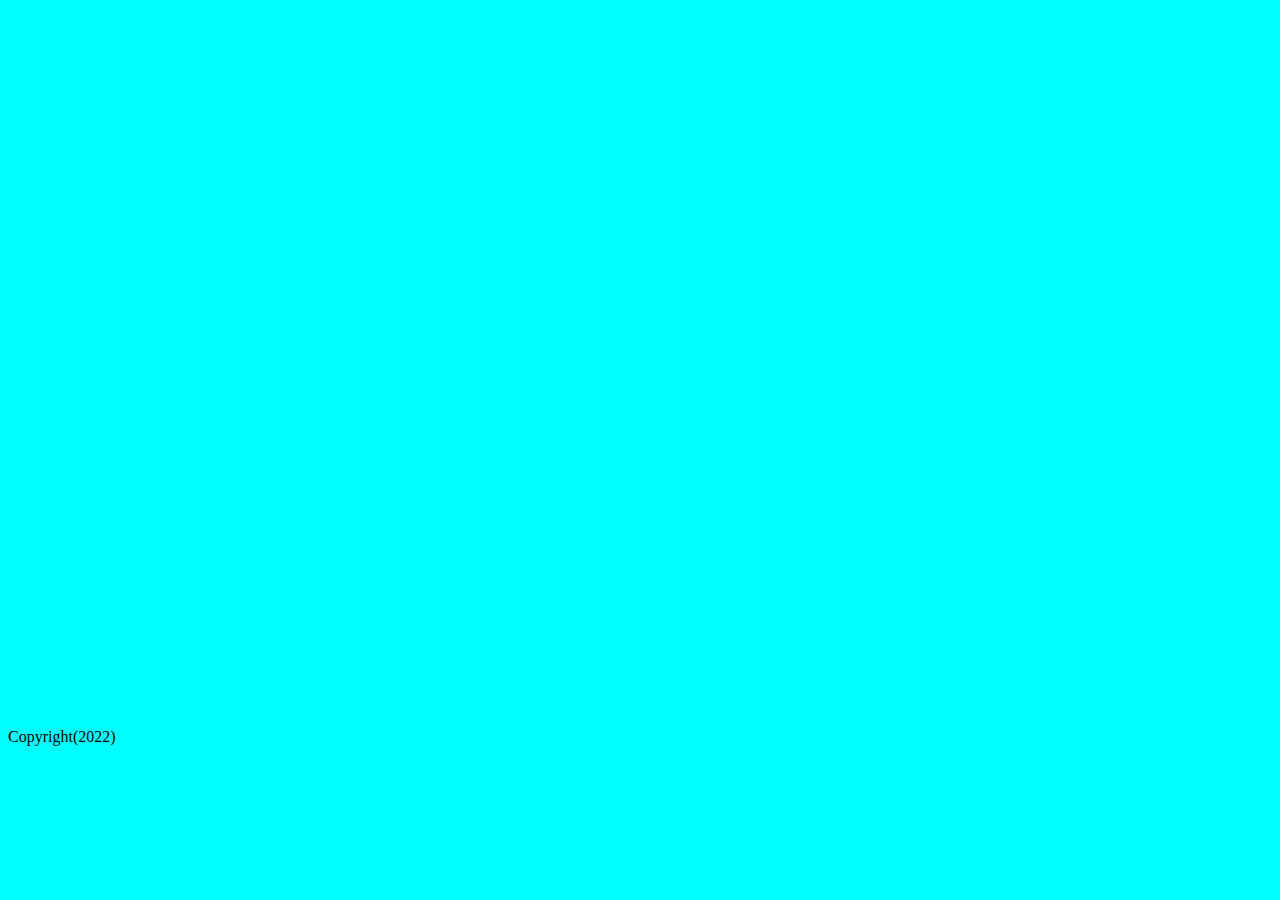
==== week1/index.html @ df8c85f3 "lab1 first draft" ====
<!DOCTYPE html>
<html>
    <head>
        <title>Hello World</title>
        <!-- hint: remember to change your page title! -->
        <meta charset="utf-8" />
        <link rel="shortcut icon" href="#">
        <link rel="stylesheet" href="styles/style.css">

        <!-- Leaflet's css-->
        <link rel="stylesheet" href="https://unpkg.com/leaflet@1.7.1/dist/leaflet.css" />

        <!-- Leaflet's JavaScript-->
        <script src="https://unpkg.com/leaflet@1.7.1/dist/leaflet.js"></script>
    </head>

    <body>
        <header>
            <!-- hint: you can make a menu with other links here if you'd like -->
        </header>

        <div class="main">
            <div id="the_map"></div>
        </div>
        <div id="footer">
            Copyright(2022)
        </div>
        <script src="js/init.js"></script>
    </body>
</html>
---- week1/styles/style.css ----
body{
    display: grid;
    /* grid-template-columns: 1fr;  */
    grid-auto-rows: auto 1fr;
    grid-template-areas: "header" "main_content" "footer";
    background-color: aqua; /* feel free to change this to a more pleasing color */
    /* height: 100vh; */
}

header{
    grid-area: header;
}

#footer{
    grid-area: footer;
}

.main{
    grid-area: main_content;
    grid-template-areas: "content" "main_map";
    display: grid;
}

#contents{
    grid-area: content;
}

#the_map{
    height:80vh;
    grid-area: main_map;
}
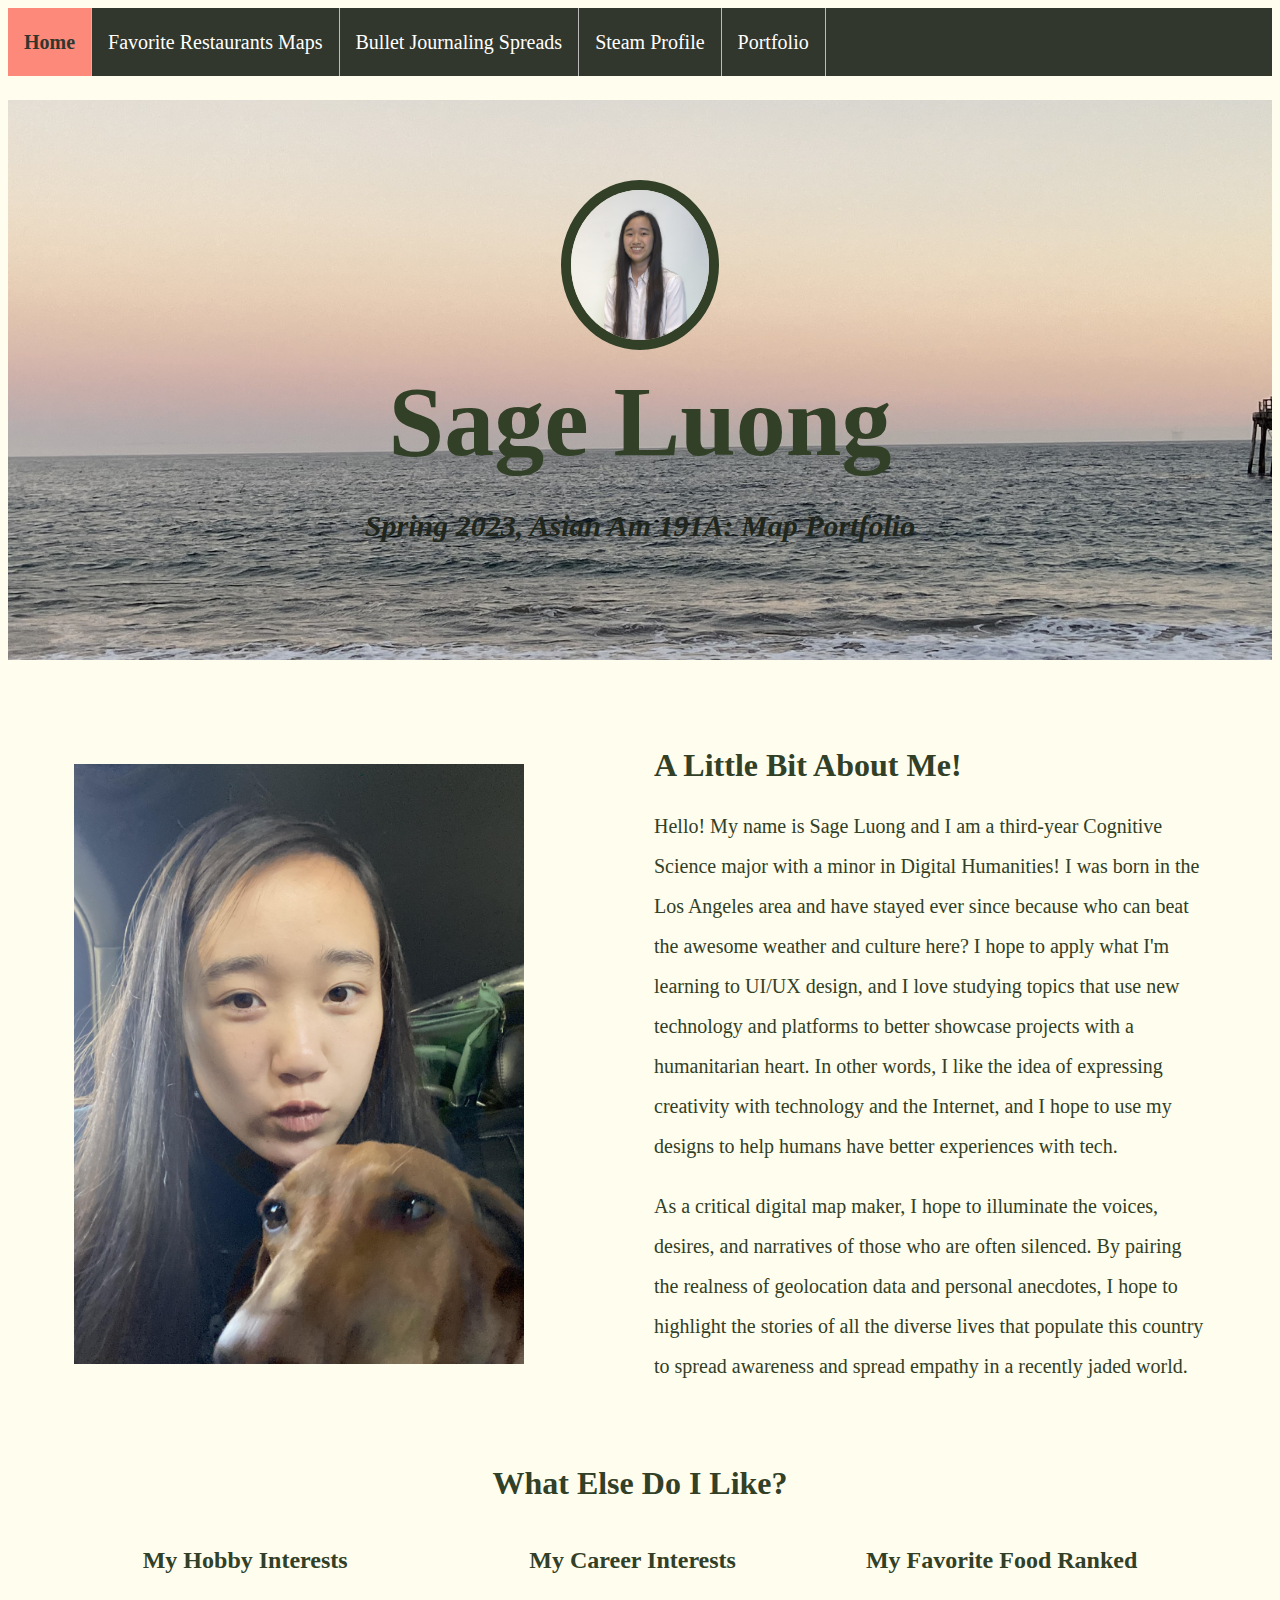
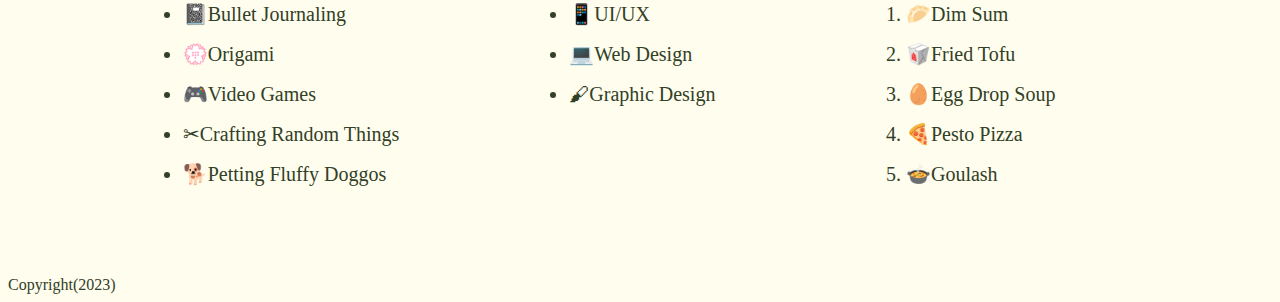
==== commit 52e5b25d: "lab1" ====
--- a/week1/index.html
+++ b/week1/index.html
@@ -1,30 +1,92 @@
 <!DOCTYPE html>
 <html>
     <head>
-        <title>Hello World</title>
-        <!-- hint: remember to change your page title! -->
+        <title>Sage Luong's Map Portfolio</title>
+        <link rel="icon" type="image/jpg" href="shiba.jpg">
         <meta charset="utf-8" />
         <link rel="shortcut icon" href="#">
         <link rel="stylesheet" href="styles/style.css">
-
-        <!-- Leaflet's css-->
-        <link rel="stylesheet" href="https://unpkg.com/leaflet@1.7.1/dist/leaflet.css" />
-
-        <!-- Leaflet's JavaScript-->
-        <script src="https://unpkg.com/leaflet@1.7.1/dist/leaflet.js"></script>
     </head>
 
     <body>
         <header>
-            <!-- hint: you can make a menu with other links here if you'd like -->
+            <ul id="navbar">
+                <li id="navbuttons"><a id="navlinksactive", href="index.html"><b>Home</b></a></li>
+                <li id="navbuttons"><a id="navlinksdefault", href="restaurants.html">Favorite Restaurants Maps</a></li>
+                <li id="navbuttons"><a id="navlinksdefault", href="journal.html">Bullet Journaling Spreads</a></li>
+                <li id="navbuttons"><a id="navlinksdefault", href="https://steamcommunity.com/profiles/76561199073031485/">Steam Profile</a></li>
+                <li id="navbuttons"><a id="navlinksdefault", href="https://www.behance.net/sageluong">Portfolio</a></li>
+              </ul>
         </header>
 
         <div class="main">
-            <div id="the_map"></div>
+            <div id="background" style="background-image: url('background.jpg'); background-size: cover; height:480px; padding-top:80px; text-align: center;">
+            <img src="profile.png" style="height:150px; border-radius: 50%; border: 10px solid rgb(49, 64, 38)">
+            <h1 style="font-size:100px; color:rgb(49, 64, 38); margin:10px;"> Sage Luong</h1>
+            <p style="font-size:30px; color: rgb(32, 38, 28)"><em><b>Spring 2023, Asian Am 191A: Map Portfolio</b></em></p>
+        </div>
+
+        <table>
+            <tr>
+              <td id="aboutme">
+                <img src="luna.jpg" style="height:600px">
+              </td>
+              <td id="aboutme">
+                <h1>A Little Bit About Me!</h1>
+                <p style="line-height: 2.0; font-size:20px;">
+                    Hello! My name is Sage Luong and I am a third-year Cognitive Science major with a minor in Digital Humanities! 
+                    I was born in the Los Angeles area and have stayed ever since because who can beat the awesome weather and culture here?
+                    I hope to apply what I'm learning to UI/UX design, and I love studying topics that use new technology and platforms to
+                    better showcase projects with a humanitarian heart. In other words, I like the idea of expressing creativity with
+                    technology and the Internet, and I hope to use my designs to help humans have better experiences with tech. 
+                </p>
+                <p style="line-height: 2.0; font-size:20px;">
+                    As a critical digital map maker, I hope to illuminate the voices, desires, and narratives of those who are often silenced.
+                    By pairing the realness of geolocation data and personal anecdotes, I hope to highlight the stories of all
+                    the diverse lives that populate this country to spread awareness and spread empathy in a recently jaded world.
+                </p>
+              </td>
+            </tr>
+        </table>
+
+        <h1 align="center">What Else Do I Like?</h1>
+
+        <table align="center">
+            <tr>
+              <td valign="top" id="otherinterests">
+                <h2>My Hobby Interests</h2>
+                    <ul>
+                        <li>&#128211;Bullet Journaling</li>
+                        <li>&#128174;Origami</li>
+                        <li>&#127918;Video Games</li>
+                        <li>&#9986;Crafting Random Things</li>
+                        <li> &#128021;Petting Fluffy Doggos</li>
+                    </ul>
+              </td>
+              <td valign="top" id="otherinterests">
+                <h2>My Career Interests</h2>
+                    <ul>
+                        <li>&#128241;UI/UX</li>
+                        <li>&#128187;Web Design</li>
+                        <li>&#128396;Graphic Design</li>
+                    </ul>
+              </td>
+              <td valign="top" id="otherinterests">
+                <h2>My Favorite Food Ranked</h2>
+                    <ol>
+                        <li>&#129375;Dim Sum</li>
+                        <li>&#129377;Fried Tofu</li>
+                        <li>&#129370;Egg Drop Soup</li>
+                        <li>&#127829;Pesto Pizza</li>
+                        <li>&#127858;Goulash</li>
+                    </ol>
+              </td>
+            </tr>
+        </table>
+
         </div>
         <div id="footer">
-            Copyright(2022)
+            Copyright(2023)
         </div>
-        <script src="js/init.js"></script>
     </body>
 </html>
--- a/week1/styles/style.css
+++ b/week1/styles/style.css
@@ -3,7 +3,9 @@
     /* grid-template-columns: 1fr;  */
     grid-auto-rows: auto 1fr;
     grid-template-areas: "header" "main_content" "footer";
-    background-color: aqua; /* feel free to change this to a more pleasing color */
+    background-color: rgb(255, 253, 238);
+    color: rgb(49, 64, 38);
+
     /* height: 100vh; */
 }
 
@@ -11,11 +13,75 @@
     grid-area: header;
 }
 
+#navbar {
+    list-style-type: none;
+    margin: 0;
+    padding: 0;
+    overflow: hidden;
+    background-color: rgb(50, 55, 45);
+  }
+  
+#navbuttons {
+    float: left;
+    border-right: 1px solid #bbb;
+  }
+  
+#navlinksactive {
+    display: block;
+    background-color: rgb(253, 137, 122);
+    color: rgb(50, 55, 45);
+    text-align: center;
+    padding: 14px 16px;
+    text-decoration: none;
+  }
+
+#navlinksdefault {
+    display: block;
+    color: white;
+    text-align: center;
+    padding: 14px 16px;
+    text-decoration: none;
+  }
+  
+  /* Change the link color to #111 (black) on hover */
+  li a:hover {
+    background-color: #111;
+  }
+
+#background {
+    max-height: 100%;
+    max-width: 100%;
+}
+
+#aboutme{
+    padding-top: 64px;
+    padding-bottom: 36px;
+    padding-left: 64px;
+    padding-right: 64px;
+}
+
+#otherinterests{
+    padding-bottom: 64px;
+    padding-left: 64px;
+    padding-right: 64px;
+}
+
+ul li{
+    line-height: 2.0;
+    font-size:20px;
+}
+
+ol li{
+    line-height: 2.0;
+    font-size:20px;
+}
+
 #footer{
     grid-area: footer;
 }
 
 .main{
+    padding-top: 24px;
     grid-area: main_content;
     grid-template-areas: "content" "main_map";
     display: grid;
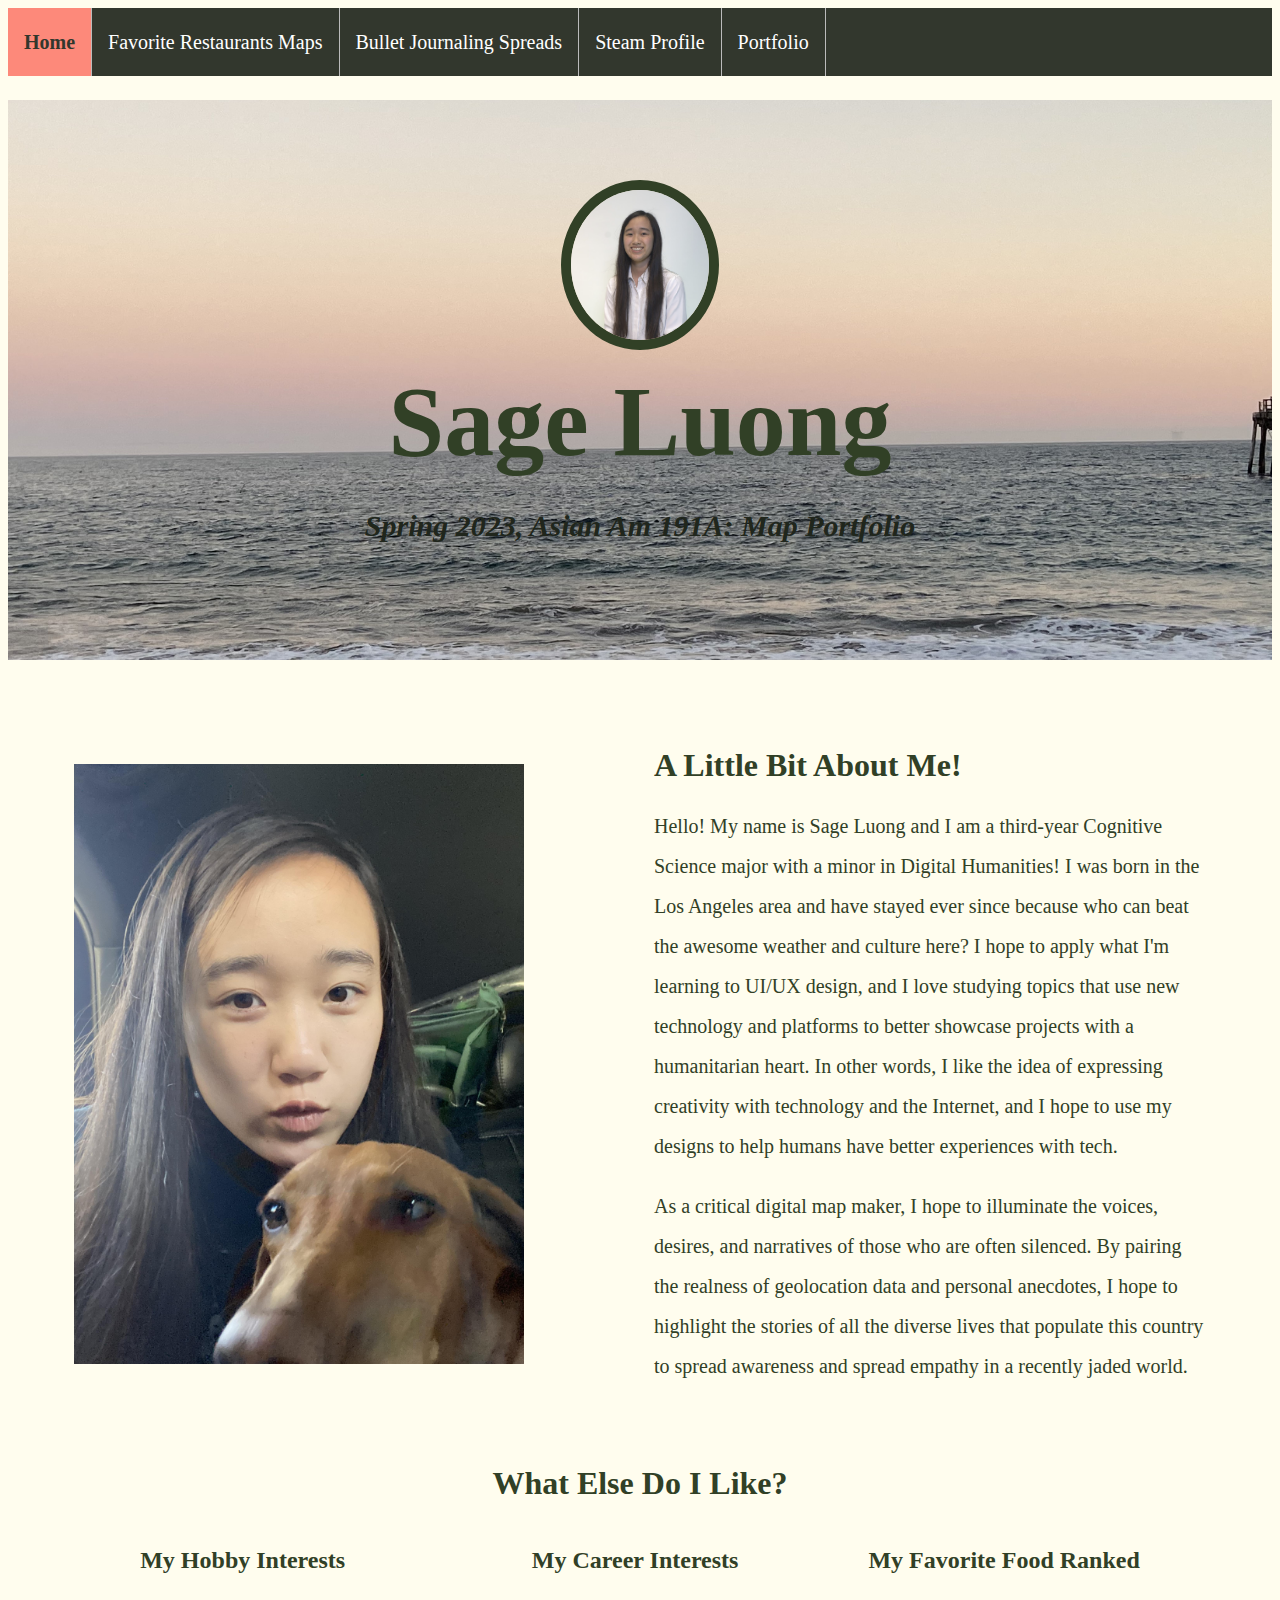
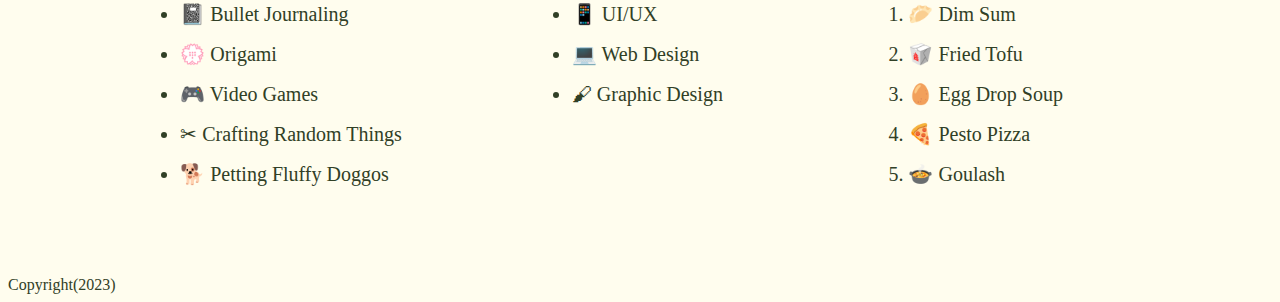
==== commit a06cfc6b: "week 1 lab edits (4/14)" ====
--- a/week1/index.html
+++ b/week1/index.html
@@ -56,29 +56,29 @@
               <td valign="top" id="otherinterests">
                 <h2>My Hobby Interests</h2>
                     <ul>
-                        <li>&#128211;Bullet Journaling</li>
-                        <li>&#128174;Origami</li>
-                        <li>&#127918;Video Games</li>
-                        <li>&#9986;Crafting Random Things</li>
-                        <li> &#128021;Petting Fluffy Doggos</li>
+                        <li>&#128211; Bullet Journaling</li>
+                        <li>&#128174; Origami</li>
+                        <li>&#127918; Video Games</li>
+                        <li>&#9986; Crafting Random Things</li>
+                        <li> &#128021; Petting Fluffy Doggos</li>
                     </ul>
               </td>
               <td valign="top" id="otherinterests">
                 <h2>My Career Interests</h2>
                     <ul>
-                        <li>&#128241;UI/UX</li>
-                        <li>&#128187;Web Design</li>
-                        <li>&#128396;Graphic Design</li>
+                        <li>&#128241; UI/UX</li>
+                        <li>&#128187; Web Design</li>
+                        <li>&#128396; Graphic Design</li>
                     </ul>
               </td>
               <td valign="top" id="otherinterests">
                 <h2>My Favorite Food Ranked</h2>
                     <ol>
-                        <li>&#129375;Dim Sum</li>
-                        <li>&#129377;Fried Tofu</li>
-                        <li>&#129370;Egg Drop Soup</li>
-                        <li>&#127829;Pesto Pizza</li>
-                        <li>&#127858;Goulash</li>
+                        <li>&#129375; Dim Sum</li>
+                        <li>&#129377; Fried Tofu</li>
+                        <li>&#129370; Egg Drop Soup</li>
+                        <li>&#127829; Pesto Pizza</li>
+                        <li>&#127858; Goulash</li>
                     </ol>
               </td>
             </tr>
